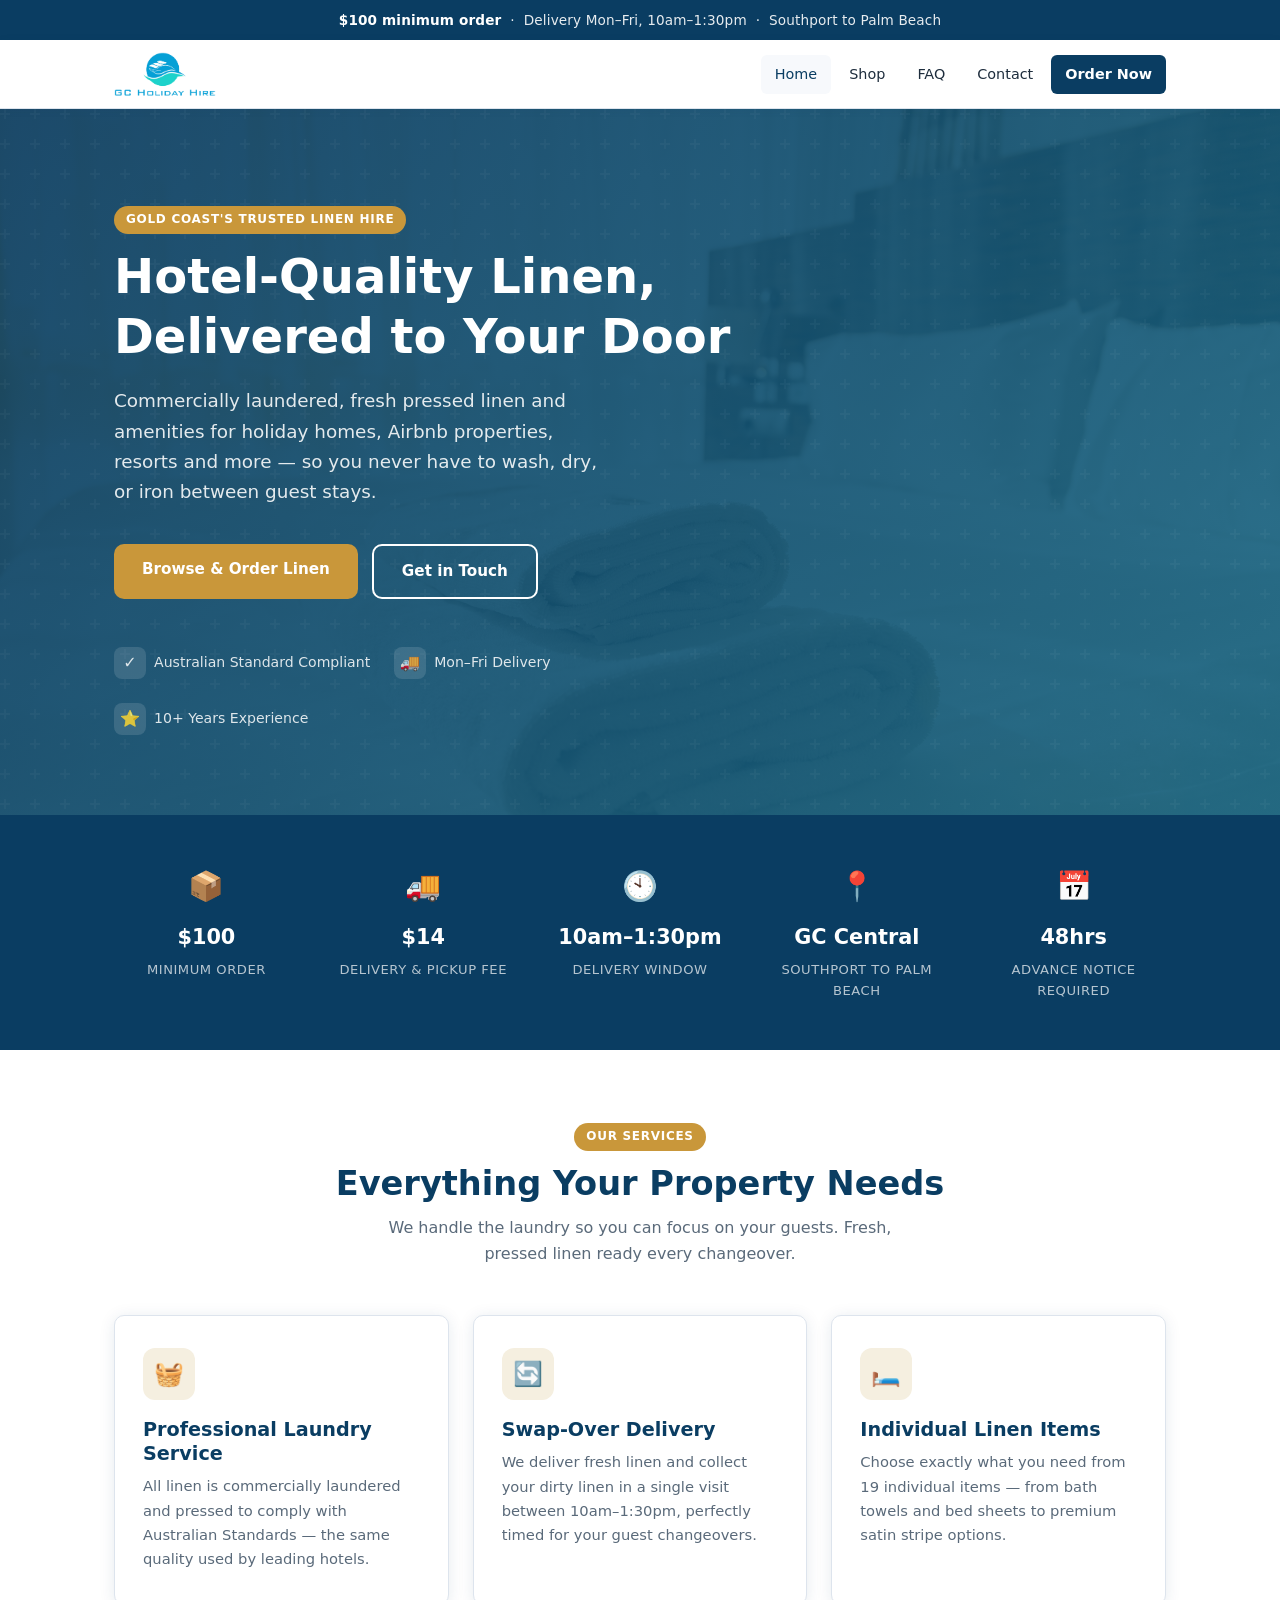
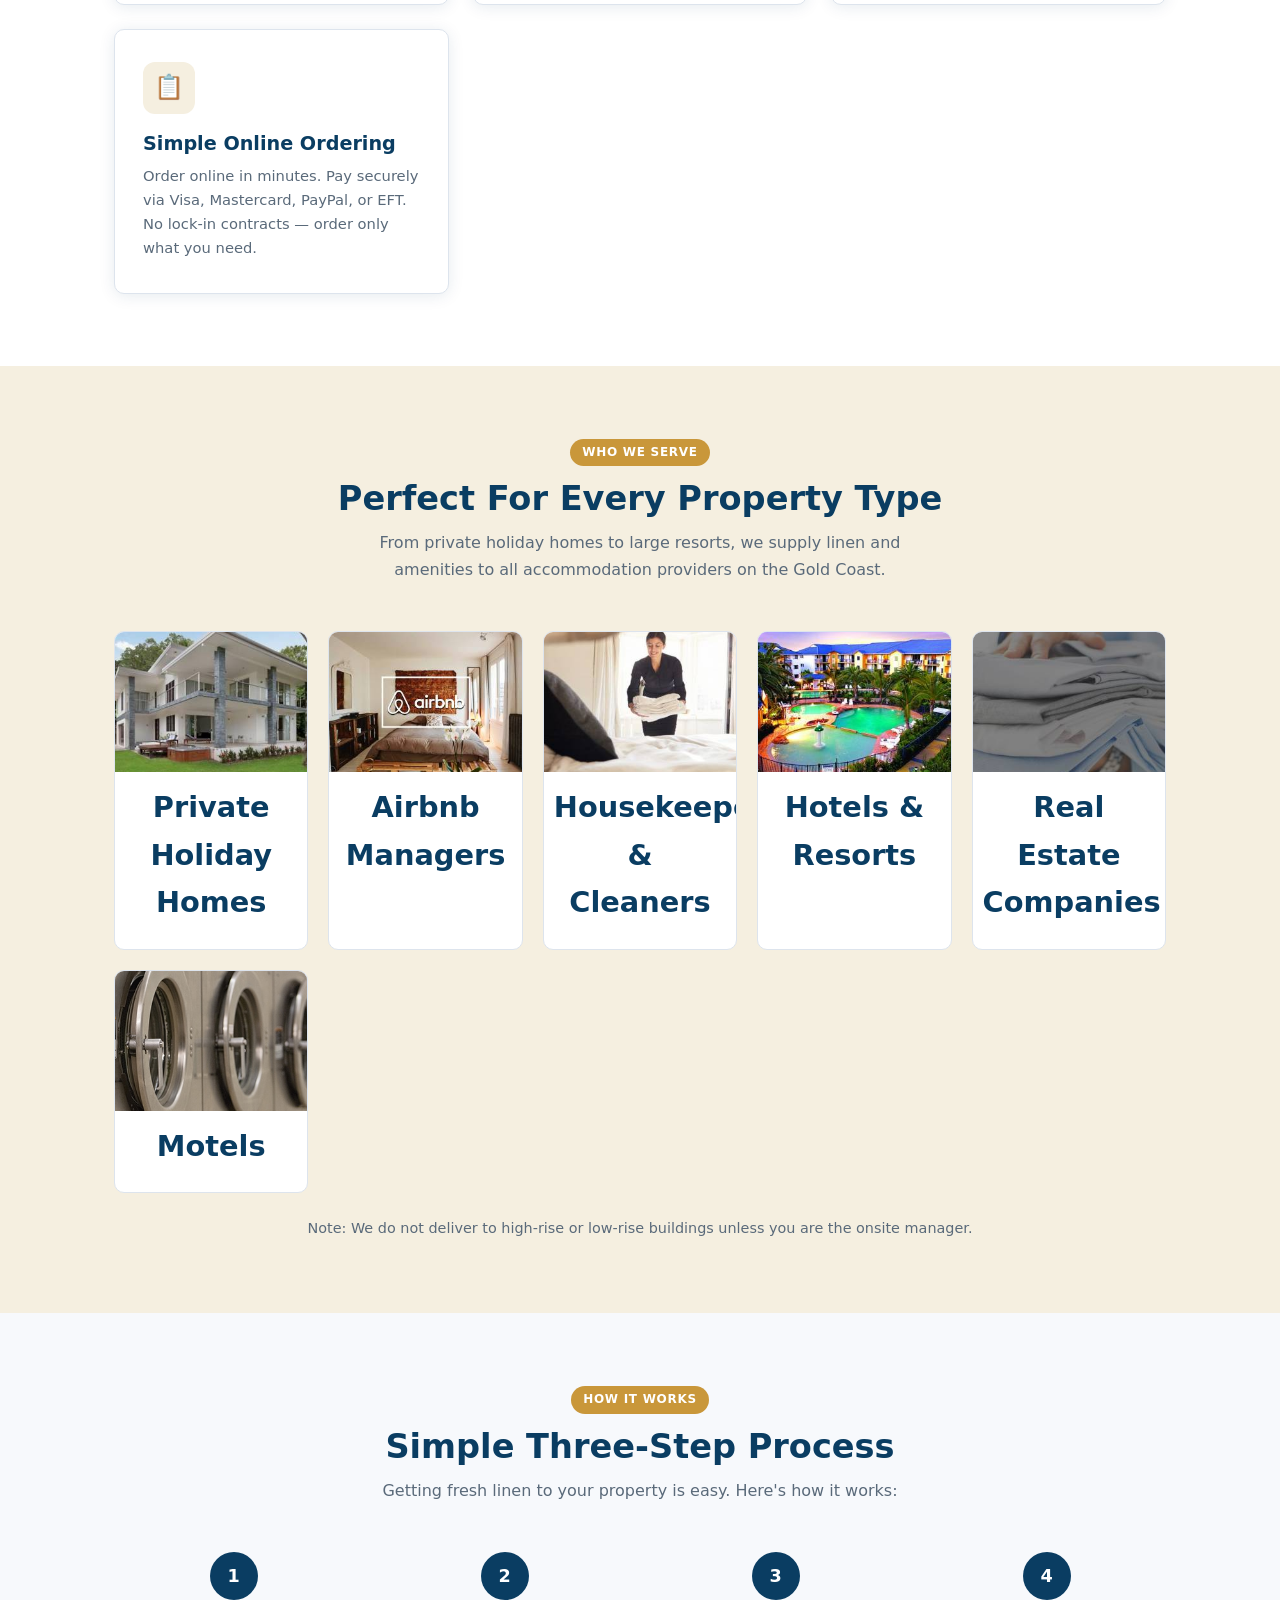
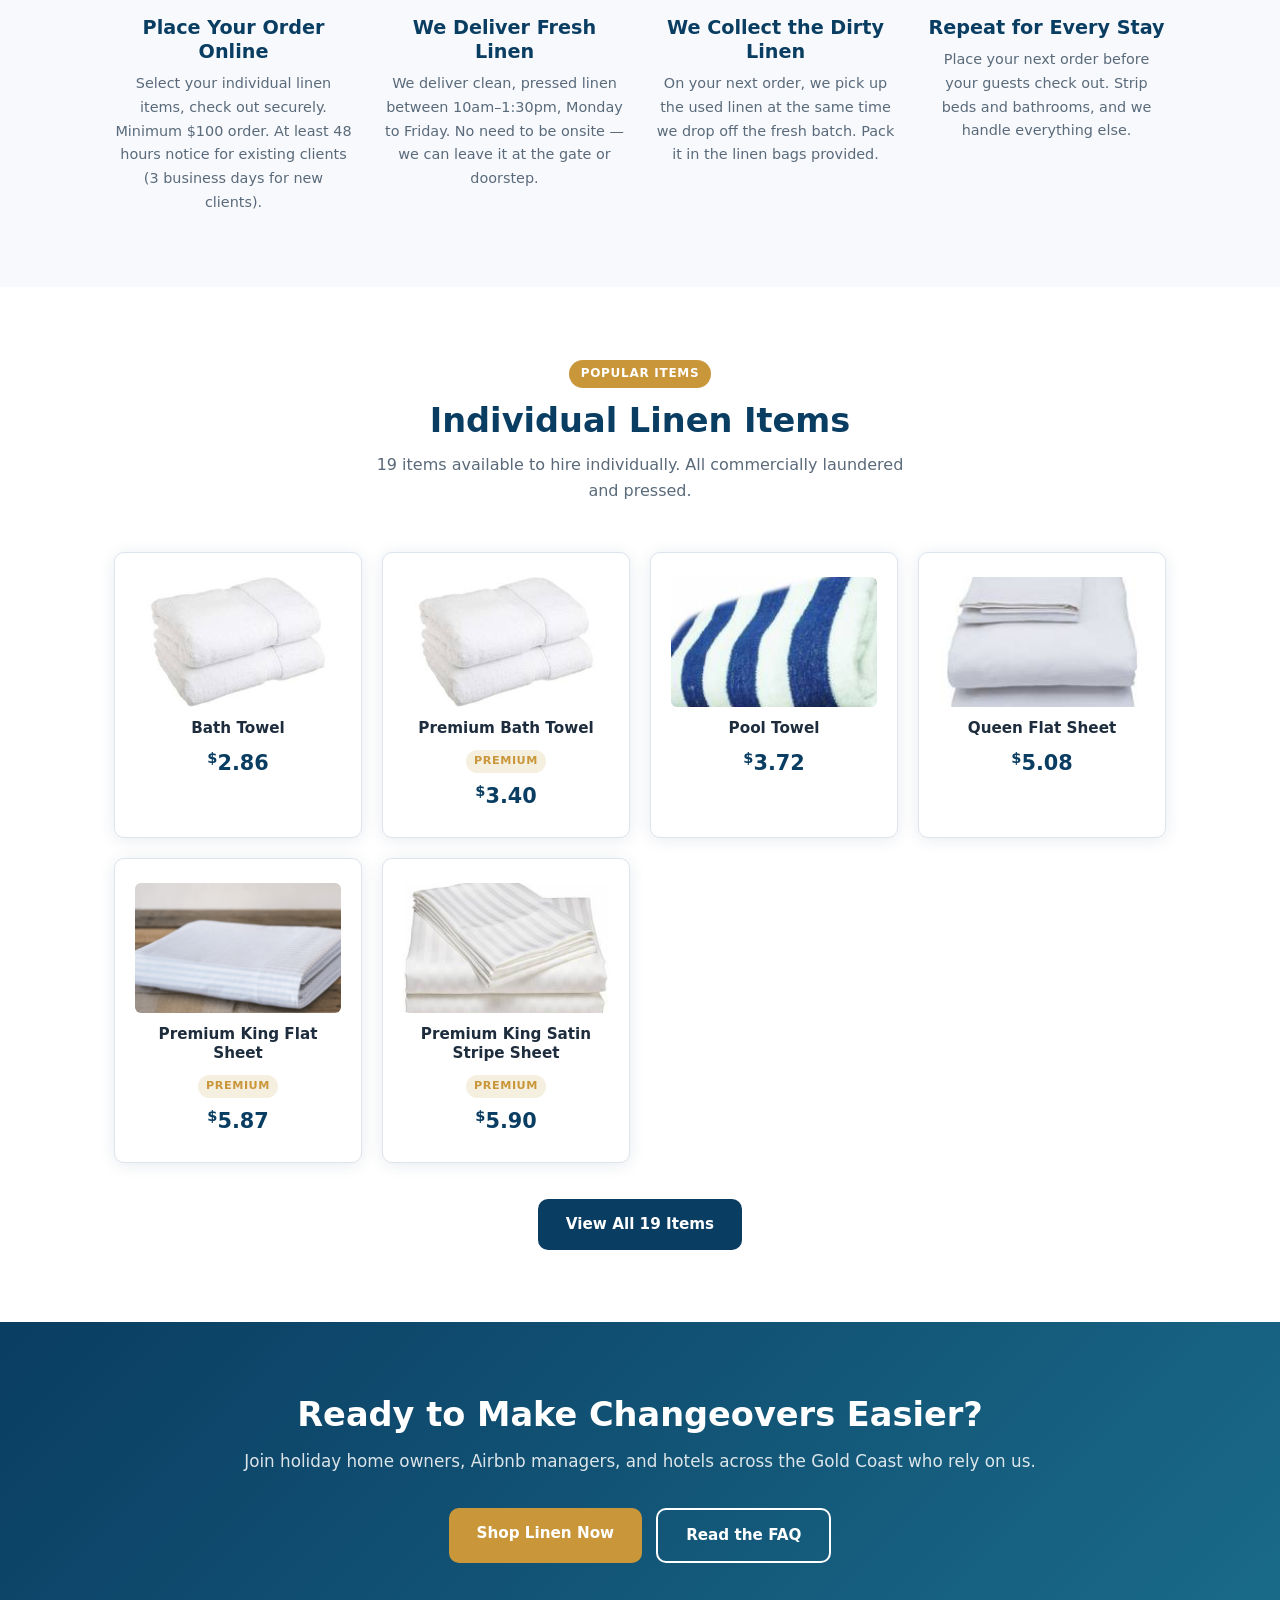
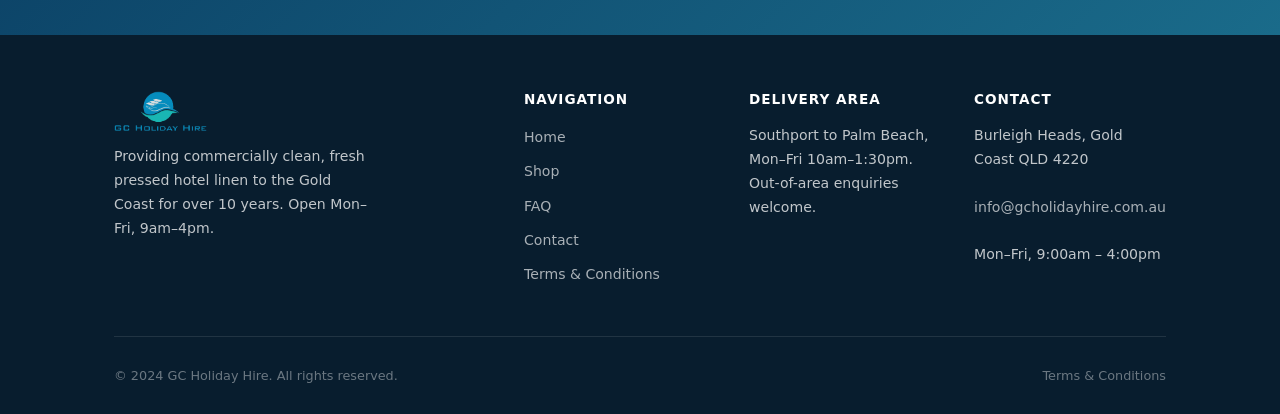
==== index.html @ 396451bc "Initial commit: GC Holiday Hire website with images" ====
<!DOCTYPE html>
<html lang="en">
<head>
  <meta charset="UTF-8">
  <meta name="viewport" content="width=device-width, initial-scale=1.0">
  <title>GC Holiday Hire — Hotel Linen &amp; Amenities Gold Coast</title>
  <meta name="description" content="Commercially laundered, fresh pressed hotel linen delivered to your Gold Coast holiday accommodation. Serving Southport to Palm Beach.">
  <link rel="stylesheet" href="style.css">
</head>
<body>

  <!-- Announcement Bar -->
  <div class="announce-bar">
    <strong>$100 minimum order</strong> &nbsp;·&nbsp; Delivery Mon–Fri, 10am–1:30pm &nbsp;·&nbsp; Southport to Palm Beach
  </div>

  <!-- Header -->
  <header>
    <div class="container nav-inner">
      <a href="index.html" class="logo">
        <img src="images/logo-trans.png" alt="GC Holiday Hire" class="logo-img">
      </a>
      <nav id="main-nav">
        <ul id="nav-list">
          <li><a href="index.html" class="active">Home</a></li>
          <li><a href="products.html">Shop</a></li>
          <li><a href="faq.html">FAQ</a></li>
          <li><a href="contact.html">Contact</a></li>
          <li><a href="products.html" class="nav-cta">Order Now</a></li>
        </ul>
      </nav>
      <button class="hamburger" onclick="document.getElementById('nav-list').classList.toggle('open')" aria-label="Menu">
        <span></span><span></span><span></span>
      </button>
    </div>
  </header>

  <!-- Hero -->
  <section class="hero">
    <div class="container">
      <div class="hero-content">
        <div class="badge">Gold Coast's Trusted Linen Hire</div>
        <h1>Hotel-Quality Linen,<br>Delivered to Your Door</h1>
        <p>
          Commercially laundered, fresh pressed linen and amenities for holiday homes,
          Airbnb properties, resorts and more — so you never have to wash, dry, or iron
          between guest stays.
        </p>
        <div class="hero-btns">
          <a href="products.html" class="btn btn-primary">Browse &amp; Order Linen</a>
          <a href="contact.html" class="btn btn-outline">Get in Touch</a>
        </div>
        <div class="hero-badges">
          <div class="hero-badge">
            <div class="hero-badge-icon">✓</div>
            <span>Australian Standard Compliant</span>
          </div>
          <div class="hero-badge">
            <div class="hero-badge-icon">🚚</div>
            <span>Mon–Fri Delivery</span>
          </div>
          <div class="hero-badge">
            <div class="hero-badge-icon">⭐</div>
            <span>10+ Years Experience</span>
          </div>
        </div>
      </div>
    </div>
  </section>

  <!-- Info Strip -->
  <div class="info-strip">
    <div class="container">
      <div class="info-strip-grid">
        <div>
          <div class="info-item-icon">📦</div>
          <div class="info-item-value">$100</div>
          <div class="info-item-label">Minimum Order</div>
        </div>
        <div>
          <div class="info-item-icon">🚚</div>
          <div class="info-item-value">$14</div>
          <div class="info-item-label">Delivery &amp; Pickup Fee</div>
        </div>
        <div>
          <div class="info-item-icon">🕙</div>
          <div class="info-item-value">10am–1:30pm</div>
          <div class="info-item-label">Delivery Window</div>
        </div>
        <div>
          <div class="info-item-icon">📍</div>
          <div class="info-item-value">GC Central</div>
          <div class="info-item-label">Southport to Palm Beach</div>
        </div>
        <div>
          <div class="info-item-icon">📅</div>
          <div class="info-item-value">48hrs</div>
          <div class="info-item-label">Advance Notice Required</div>
        </div>
      </div>
    </div>
  </div>

  <!-- Services -->
  <section class="section">
    <div class="container">
      <div class="section-title">
        <div class="badge">Our Services</div>
        <h2>Everything Your Property Needs</h2>
        <p>We handle the laundry so you can focus on your guests. Fresh, pressed linen ready every changeover.</p>
      </div>
      <div class="services-grid">
        <div class="service-card">
          <div class="service-icon">🧺</div>
          <h3>Professional Laundry Service</h3>
          <p>All linen is commercially laundered and pressed to comply with Australian Standards — the same quality used by leading hotels.</p>
        </div>
        <div class="service-card">
          <div class="service-icon">🔄</div>
          <h3>Swap-Over Delivery</h3>
          <p>We deliver fresh linen and collect your dirty linen in a single visit between 10am–1:30pm, perfectly timed for your guest changeovers.</p>
        </div>
        <div class="service-card">
          <div class="service-icon">🛏️</div>
          <h3>Individual Linen Items</h3>
          <p>Choose exactly what you need from 19 individual items — from bath towels and bed sheets to premium satin stripe options.</p>
        </div>
        <div class="service-card">
          <div class="service-icon">📋</div>
          <h3>Simple Online Ordering</h3>
          <p>Order online in minutes. Pay securely via Visa, Mastercard, PayPal, or EFT. No lock-in contracts — order only what you need.</p>
        </div>
      </div>
    </div>
  </section>

  <!-- Who We Serve -->
  <section class="section section-sand">
    <div class="container">
      <div class="section-title">
        <div class="badge">Who We Serve</div>
        <h2>Perfect For Every Property Type</h2>
        <p>From private holiday homes to large resorts, we supply linen and amenities to all accommodation providers on the Gold Coast.</p>
      </div>
      <div class="serve-grid">
        <div class="serve-item">
          <img src="images/private_holiday_homes-300x300.jpg" alt="Private Holiday Homes">
          <span class="serve-item-label">Private Holiday Homes</span>
        </div>
        <div class="serve-item">
          <img src="images/airbnb-300x300.jpg" alt="Airbnb Managers">
          <span class="serve-item-label">Airbnb Managers</span>
        </div>
        <div class="serve-item">
          <img src="images/housekeepers-cleaners-300x300.jpg" alt="Housekeepers & Cleaners">
          <span class="serve-item-label">Housekeepers &amp; Cleaners</span>
        </div>
        <div class="serve-item">
          <img src="images/hotels-resorts-300x300.jpg" alt="Hotels & Resorts">
          <span class="serve-item-label">Hotels &amp; Resorts</span>
        </div>
        <div class="serve-item">
          <img src="images/slide2-300x300.jpg" alt="Real Estate Companies">
          <span class="serve-item-label">Real Estate Companies</span>
        </div>
        <div class="serve-item">
          <img src="images/wm.jpg" alt="Motels">
          <span class="serve-item-label">Motels</span>
        </div>
      </div>
      <p style="text-align:center; margin-top:24px; color:var(--muted); font-size:.9rem;">
        Note: We do not deliver to high-rise or low-rise buildings unless you are the onsite manager.
      </p>
    </div>
  </section>

  <!-- How It Works -->
  <section class="section section-alt">
    <div class="container">
      <div class="section-title">
        <div class="badge">How It Works</div>
        <h2>Simple Three-Step Process</h2>
        <p>Getting fresh linen to your property is easy. Here's how it works:</p>
      </div>
      <div class="steps">
        <div class="step">
          <div class="step-num">1</div>
          <h3>Place Your Order Online</h3>
          <p>Select your individual linen items, check out securely. Minimum $100 order. At least 48 hours notice for existing clients (3 business days for new clients).</p>
        </div>
        <div class="step">
          <div class="step-num">2</div>
          <h3>We Deliver Fresh Linen</h3>
          <p>We deliver clean, pressed linen between 10am–1:30pm, Monday to Friday. No need to be onsite — we can leave it at the gate or doorstep.</p>
        </div>
        <div class="step">
          <div class="step-num">3</div>
          <h3>We Collect the Dirty Linen</h3>
          <p>On your next order, we pick up the used linen at the same time we drop off the fresh batch. Pack it in the linen bags provided.</p>
        </div>
        <div class="step">
          <div class="step-num">4</div>
          <h3>Repeat for Every Stay</h3>
          <p>Place your next order before your guests check out. Strip beds and bathrooms, and we handle everything else.</p>
        </div>
      </div>
    </div>
  </section>

  <!-- Product Preview -->
  <section class="section">
    <div class="container">
      <div class="section-title">
        <div class="badge">Popular Items</div>
        <h2>Individual Linen Items</h2>
        <p>19 items available to hire individually. All commercially laundered and pressed.</p>
      </div>
      <div class="products-grid">
        <div class="product-card">
          <img src="images/towels-300x300.jpg" alt="Bath Towel" class="product-img">
          <h3>Bath Towel</h3>
          <div class="product-price"><sup>$</sup>2.86</div>
        </div>
        <div class="product-card">
          <img src="images/towels-300x300.jpg" alt="Premium Bath Towel" class="product-img">
          <h3>Premium Bath Towel</h3>
          <div class="product-badge">Premium</div>
          <div class="product-price"><sup>$</sup>3.40</div>
        </div>
        <div class="product-card">
          <img src="images/beach-towel-200x200.jpg" alt="Pool Towel" class="product-img">
          <h3>Pool Towel</h3>
          <div class="product-price"><sup>$</sup>3.72</div>
        </div>
        <div class="product-card">
          <img src="images/sheets-200x200.jpg" alt="Queen Flat Sheet" class="product-img">
          <h3>Queen Flat Sheet</h3>
          <div class="product-price"><sup>$</sup>5.08</div>
        </div>
        <div class="product-card">
          <img src="images/Fairfield-BabyBlue-Flat-Sheet_530x-200x200.png" alt="Premium King Flat Sheet" class="product-img">
          <h3>Premium King Flat Sheet</h3>
          <div class="product-badge">Premium</div>
          <div class="product-price"><sup>$</sup>5.87</div>
        </div>
        <div class="product-card">
          <img src="images/QuuenStriped-Sheets-1000x1000-300x300.jpg" alt="Premium King Satin Stripe Sheet" class="product-img">
          <h3>Premium King Satin Stripe Sheet</h3>
          <div class="product-badge">Premium</div>
          <div class="product-price"><sup>$</sup>5.90</div>
        </div>
      </div>
      <div style="text-align:center; margin-top:36px;">
        <a href="products.html" class="btn btn-dark">View All 19 Items</a>
      </div>
    </div>
  </section>

  <!-- CTA -->
  <section class="cta-banner">
    <div class="container">
      <h2>Ready to Make Changeovers Easier?</h2>
      <p>Join holiday home owners, Airbnb managers, and hotels across the Gold Coast who rely on us.</p>
      <div class="cta-btns">
        <a href="products.html" class="btn btn-primary">Shop Linen Now</a>
        <a href="faq.html" class="btn btn-outline">Read the FAQ</a>
      </div>
    </div>
  </section>

  <!-- Footer -->
  <footer>
    <div class="container">
      <div class="footer-grid">
        <div class="footer-brand">
          <img src="images/logo-trans.png" alt="GC Holiday Hire" class="footer-logo-img">
          <p>Providing commercially clean, fresh pressed hotel linen to the Gold Coast for over 10 years. Open Mon–Fri, 9am–4pm.</p>
        </div>
        <div class="footer-col">
          <h4>Navigation</h4>
          <ul>
            <li><a href="index.html">Home</a></li>
            <li><a href="products.html">Shop</a></li>
            <li><a href="faq.html">FAQ</a></li>
            <li><a href="contact.html">Contact</a></li>
            <li><a href="terms.html">Terms &amp; Conditions</a></li>
          </ul>
        </div>
        <div class="footer-col">
          <h4>Delivery Area</h4>
          <p>Southport to Palm Beach, Mon–Fri 10am–1:30pm. Out-of-area enquiries welcome.</p>
        </div>
        <div class="footer-col">
          <h4>Contact</h4>
          <p>
            Burleigh Heads, Gold Coast QLD 4220<br><br>
            <a href="mailto:info@gcholidayhire.com.au">info@gcholidayhire.com.au</a><br><br>
            Mon–Fri, 9:00am – 4:00pm
          </p>
        </div>
      </div>
      <div class="footer-bottom">
        <span>© 2024 GC Holiday Hire. All rights reserved.</span>
        <a href="terms.html" style="color:rgba(255,255,255,.4)">Terms &amp; Conditions</a>
      </div>
    </div>
  </footer>

</body>
</html>
---- style.css ----
/* ── Reset & Base ──────────────────────────────────────── */
*, *::before, *::after { box-sizing: border-box; margin: 0; padding: 0; }

:root {
  --navy:   #0a3d62;
  --teal:   #1a6b8a;
  --gold:   #c9973a;
  --sand:   #f5efe0;
  --light:  #f7f9fc;
  --white:  #ffffff;
  --text:   #1e2d3d;
  --muted:  #5a6a7a;
  --border: #dde4ed;
  --radius: 10px;
  --shadow: 0 2px 16px rgba(10,61,98,.10);
  --shadow-lg: 0 8px 40px rgba(10,61,98,.15);
}

html { scroll-behavior: smooth; }

body {
  font-family: 'Segoe UI', system-ui, -apple-system, sans-serif;
  color: var(--text);
  background: var(--white);
  line-height: 1.65;
  font-size: 16px;
}

img { max-width: 100%; display: block; }
a  { color: var(--teal); text-decoration: none; }
a:hover { color: var(--navy); }

/* ── Utility ───────────────────────────────────────────── */
.container { max-width: 1100px; margin: 0 auto; padding: 0 24px; }
.section    { padding: 72px 0; }
.section-alt { background: var(--light); }
.section-sand { background: var(--sand); }

.badge {
  display: inline-block;
  background: var(--gold);
  color: var(--white);
  font-size: .75rem;
  font-weight: 700;
  letter-spacing: .06em;
  text-transform: uppercase;
  padding: 4px 12px;
  border-radius: 100px;
  margin-bottom: 12px;
}

h1,h2,h3,h4 { color: var(--navy); line-height: 1.25; }
h1 { font-size: clamp(2rem, 5vw, 3rem); font-weight: 800; }
h2 { font-size: clamp(1.5rem, 3vw, 2.1rem); font-weight: 700; }
h3 { font-size: 1.2rem; font-weight: 600; }

.section-title { text-align: center; margin-bottom: 48px; }
.section-title p { color: var(--muted); margin-top: 10px; max-width: 560px; margin-left: auto; margin-right: auto; }

/* ── Announcement Bar ─────────────────────────────────── */
.announce-bar {
  background: var(--navy);
  color: rgba(255,255,255,.9);
  text-align: center;
  font-size: .85rem;
  padding: 9px 16px;
  letter-spacing: .01em;
}
.announce-bar strong { color: var(--white); }

/* ── Nav ──────────────────────────────────────────────── */
header {
  position: sticky;
  top: 0;
  z-index: 100;
  background: var(--white);
  border-bottom: 1px solid var(--border);
  box-shadow: 0 1px 8px rgba(10,61,98,.07);
}

.nav-inner {
  display: flex;
  align-items: center;
  justify-content: space-between;
  height: 68px;
}

.logo {
  display: flex;
  flex-direction: column;
  line-height: 1.1;
}
.logo-main {
  font-size: 1.25rem;
  font-weight: 800;
  color: var(--navy);
  letter-spacing: -.02em;
}
.logo-sub {
  font-size: .7rem;
  color: var(--muted);
  letter-spacing: .08em;
  text-transform: uppercase;
}

nav ul {
  display: flex;
  gap: 4px;
  list-style: none;
}
nav a {
  display: block;
  padding: 8px 14px;
  border-radius: 6px;
  font-size: .9rem;
  font-weight: 500;
  color: var(--text);
  transition: background .15s, color .15s;
}
nav a:hover, nav a.active {
  background: var(--light);
  color: var(--navy);
}

.nav-cta {
  background: var(--navy) !important;
  color: var(--white) !important;
  font-weight: 600 !important;
}
.nav-cta:hover { background: var(--teal) !important; }

.hamburger { display: none; flex-direction: column; gap: 5px; cursor: pointer; border: none; background: none; padding: 4px; }
.hamburger span { display: block; width: 24px; height: 2px; background: var(--navy); border-radius: 2px; transition: .3s; }

/* ── Buttons ──────────────────────────────────────────── */
.btn {
  display: inline-block;
  padding: 13px 28px;
  border-radius: var(--radius);
  font-weight: 600;
  font-size: .95rem;
  cursor: pointer;
  transition: transform .15s, box-shadow .15s, background .15s;
  border: none;
}
.btn:hover { transform: translateY(-1px); box-shadow: var(--shadow); }
.btn-primary { background: var(--gold); color: var(--white); }
.btn-primary:hover { background: #b8872e; color: var(--white); }
.btn-outline { background: transparent; border: 2px solid var(--white); color: var(--white); }
.btn-outline:hover { background: rgba(255,255,255,.15); color: var(--white); }
.btn-dark { background: var(--navy); color: var(--white); }
.btn-dark:hover { background: var(--teal); color: var(--white); }

/* ── Logo image ───────────────────────────────────────── */
.logo-img {
  height: 44px;
  width: auto;
  display: block;
}
.footer-logo-img {
  height: 40px;
  width: auto;
  margin-bottom: 12px;
  opacity: .85;
}

/* ── Hero ─────────────────────────────────────────────── */
.hero {
  background: linear-gradient(135deg, rgba(10,61,98,.90) 0%, rgba(26,107,138,.88) 100%),
              url('images/banner_gchh-1.jpg') center/cover no-repeat;
  color: var(--white);
  padding: 96px 0 80px;
  position: relative;
  overflow: hidden;
}
.hero::after {
  content: '';
  position: absolute;
  inset: 0;
  background: url("data:image/svg+xml,%3Csvg width='60' height='60' viewBox='0 0 60 60' xmlns='http://www.w3.org/2000/svg'%3E%3Cg fill='none' fill-rule='evenodd'%3E%3Cg fill='%23ffffff' fill-opacity='0.03'%3E%3Cpath d='M36 34v-4h-2v4h-4v2h4v4h2v-4h4v-2h-4zm0-30V0h-2v4h-4v2h4v4h2V6h4V4h-4zM6 34v-4H4v4H0v2h4v4h2v-4h4v-2H6zM6 4V0H4v4H0v2h4v4h2V6h4V4H6z'/%3E%3C/g%3E%3C/g%3E%3C/svg%3E");
  pointer-events: none;
}

.hero-content { position: relative; z-index: 1; max-width: 640px; }
.hero h1 { color: var(--white); margin-bottom: 20px; }
.hero p { font-size: 1.15rem; opacity: .88; margin-bottom: 36px; max-width: 500px; }
.hero-btns { display: flex; gap: 14px; flex-wrap: wrap; }

.hero-badges {
  display: flex;
  gap: 24px;
  margin-top: 48px;
  flex-wrap: wrap;
}
.hero-badge {
  display: flex;
  align-items: center;
  gap: 8px;
  font-size: .88rem;
  opacity: .85;
}
.hero-badge-icon {
  width: 32px; height: 32px;
  background: rgba(255,255,255,.15);
  border-radius: 8px;
  display: grid; place-items: center;
  font-size: 1rem;
  flex-shrink: 0;
}

/* ── Services Grid ────────────────────────────────────── */
.services-grid {
  display: grid;
  grid-template-columns: repeat(auto-fit, minmax(260px, 1fr));
  gap: 24px;
}

.service-card {
  background: var(--white);
  border: 1px solid var(--border);
  border-radius: var(--radius);
  padding: 32px 28px;
  box-shadow: var(--shadow);
  transition: transform .2s, box-shadow .2s;
}
.service-card:hover { transform: translateY(-3px); box-shadow: var(--shadow-lg); }

.service-icon {
  width: 52px; height: 52px;
  background: var(--sand);
  border-radius: 12px;
  display: grid; place-items: center;
  font-size: 1.5rem;
  margin-bottom: 18px;
}

.service-card h3 { margin-bottom: 8px; }
.service-card p { color: var(--muted); font-size: .92rem; }

/* ── Who We Serve ─────────────────────────────────────── */
.serve-grid {
  display: grid;
  grid-template-columns: repeat(auto-fit, minmax(160px, 1fr));
  gap: 20px;
}
.serve-item {
  background: var(--white);
  border: 1px solid var(--border);
  border-radius: var(--radius);
  padding: 0;
  text-align: center;
  font-size: .9rem;
  font-weight: 600;
  color: var(--navy);
  transition: transform .2s, box-shadow .2s, border-color .2s;
  overflow: hidden;
}
.serve-item:hover { transform: translateY(-3px); box-shadow: var(--shadow-lg); border-color: var(--gold); }
.serve-item img {
  width: 100%;
  height: 140px;
  object-fit: cover;
  display: block;
}
.serve-item span { display: block; font-size: 1.8rem; margin-bottom: 10px; }
.serve-item-label {
  padding: 12px 10px;
  display: block;
}
.serve-item-emoji {
  display: block;
  font-size: 1.8rem;
  padding: 20px 16px 8px;
}

/* ── Product images ───────────────────────────────────── */
.product-img {
  width: 100%;
  height: 130px;
  object-fit: cover;
  border-radius: 6px;
  margin-bottom: 12px;
}
.product-img-sm {
  width: 100%;
  height: 110px;
  object-fit: cover;
  border-radius: 6px;
  margin-bottom: 12px;
}

/* ── Services with image ──────────────────────────────── */
.service-img {
  width: 100%;
  height: 160px;
  object-fit: cover;
  border-radius: 8px;
  margin-bottom: 18px;
}

/* ── How It Works ─────────────────────────────────────── */
.steps {
  display: grid;
  grid-template-columns: repeat(auto-fit, minmax(200px, 1fr));
  gap: 32px;
  counter-reset: steps;
}
.step { text-align: center; position: relative; }
.step-num {
  width: 48px; height: 48px;
  background: var(--navy);
  color: var(--white);
  border-radius: 50%;
  display: grid; place-items: center;
  font-weight: 700; font-size: 1.1rem;
  margin: 0 auto 16px;
}
.step h3 { margin-bottom: 8px; }
.step p { color: var(--muted); font-size: .9rem; }

/* ── Products ─────────────────────────────────────────── */
.products-grid {
  display: grid;
  grid-template-columns: repeat(auto-fill, minmax(200px, 1fr));
  gap: 20px;
}

.product-card {
  background: var(--white);
  border: 1px solid var(--border);
  border-radius: var(--radius);
  padding: 24px 20px;
  text-align: center;
  box-shadow: var(--shadow);
  transition: transform .2s, box-shadow .2s, border-color .2s;
}
.product-card:hover { transform: translateY(-3px); box-shadow: var(--shadow-lg); border-color: var(--gold); }

.product-icon { font-size: 2rem; margin-bottom: 12px; }
.product-card h3 { font-size: .95rem; margin-bottom: 8px; color: var(--text); }
.product-price {
  font-size: 1.3rem;
  font-weight: 700;
  color: var(--navy);
}
.product-price sup { font-size: .7em; vertical-align: top; margin-top: 4px; }
.product-badge {
  display: inline-block;
  background: var(--sand);
  color: var(--gold);
  font-size: .7rem;
  font-weight: 700;
  letter-spacing: .05em;
  text-transform: uppercase;
  padding: 2px 8px;
  border-radius: 100px;
  margin-bottom: 6px;
}

/* ── Info Strip ───────────────────────────────────────── */
.info-strip {
  background: var(--navy);
  color: var(--white);
  padding: 48px 0;
}
.info-strip-grid {
  display: grid;
  grid-template-columns: repeat(auto-fit, minmax(180px, 1fr));
  gap: 32px;
  text-align: center;
}
.info-item-icon { font-size: 1.8rem; margin-bottom: 10px; }
.info-item-value { font-size: 1.3rem; font-weight: 700; }
.info-item-label { font-size: .82rem; opacity: .7; margin-top: 4px; letter-spacing: .04em; text-transform: uppercase; }

/* ── FAQ ──────────────────────────────────────────────── */
.faq-list { max-width: 720px; margin: 0 auto; }

details {
  border: 1px solid var(--border);
  border-radius: var(--radius);
  margin-bottom: 10px;
  background: var(--white);
  overflow: hidden;
}
details[open] { border-color: var(--teal); }

summary {
  padding: 18px 24px;
  font-weight: 600;
  cursor: pointer;
  list-style: none;
  display: flex;
  justify-content: space-between;
  align-items: center;
  user-select: none;
  color: var(--navy);
}
summary::-webkit-details-marker { display: none; }
summary::after {
  content: '+';
  font-size: 1.4rem;
  font-weight: 300;
  color: var(--teal);
  transition: transform .2s;
  flex-shrink: 0;
}
details[open] summary::after { content: '−'; }

.faq-body { padding: 0 24px 20px; color: var(--muted); line-height: 1.7; }

/* ── Contact ──────────────────────────────────────────── */
.contact-grid {
  display: grid;
  grid-template-columns: 1fr 1fr;
  gap: 48px;
  align-items: start;
}

.contact-info h2 { margin-bottom: 20px; }
.contact-info p { color: var(--muted); margin-bottom: 32px; }

.contact-detail {
  display: flex;
  gap: 14px;
  align-items: flex-start;
  margin-bottom: 20px;
}
.contact-detail-icon {
  width: 40px; height: 40px;
  background: var(--sand);
  border-radius: 8px;
  display: grid; place-items: center;
  font-size: 1.1rem;
  flex-shrink: 0;
}
.contact-detail strong { display: block; font-size: .85rem; color: var(--muted); text-transform: uppercase; letter-spacing: .06em; margin-bottom: 2px; }

.contact-form {
  background: var(--light);
  border: 1px solid var(--border);
  border-radius: var(--radius);
  padding: 36px 32px;
}
.contact-form h3 { margin-bottom: 24px; }

.form-group { margin-bottom: 18px; }
.form-group label { display: block; font-size: .85rem; font-weight: 600; margin-bottom: 6px; color: var(--text); }
.form-group input,
.form-group textarea,
.form-group select {
  width: 100%;
  padding: 11px 14px;
  border: 1px solid var(--border);
  border-radius: 7px;
  font-size: .92rem;
  font-family: inherit;
  background: var(--white);
  color: var(--text);
  transition: border-color .15s, box-shadow .15s;
}
.form-group input:focus,
.form-group textarea:focus,
.form-group select:focus {
  outline: none;
  border-color: var(--teal);
  box-shadow: 0 0 0 3px rgba(26,107,138,.12);
}
.form-group textarea { resize: vertical; min-height: 110px; }

/* ── Terms ────────────────────────────────────────────── */
.terms-content {
  max-width: 740px;
  margin: 0 auto;
}
.terms-content h2 { margin-bottom: 12px; margin-top: 36px; font-size: 1.2rem; }
.terms-content h2:first-child { margin-top: 0; }
.terms-content ul { padding-left: 20px; }
.terms-content li { margin-bottom: 10px; color: var(--muted); line-height: 1.7; }
.terms-highlight {
  background: var(--sand);
  border-left: 4px solid var(--gold);
  border-radius: 0 var(--radius) var(--radius) 0;
  padding: 16px 20px;
  margin: 24px 0;
  color: var(--text);
}

/* ── CTA Banner ───────────────────────────────────────── */
.cta-banner {
  background: linear-gradient(135deg, var(--navy), var(--teal));
  color: var(--white);
  text-align: center;
  padding: 72px 24px;
}
.cta-banner h2 { color: var(--white); margin-bottom: 12px; }
.cta-banner p { opacity: .85; margin-bottom: 32px; font-size: 1.05rem; }
.cta-btns { display: flex; gap: 14px; justify-content: center; flex-wrap: wrap; }

/* ── Footer ───────────────────────────────────────────── */
footer {
  background: #081d2e;
  color: rgba(255,255,255,.75);
  padding: 56px 0 28px;
}

.footer-grid {
  display: grid;
  grid-template-columns: 2fr 1fr 1fr 1fr;
  gap: 40px;
  padding-bottom: 40px;
  border-bottom: 1px solid rgba(255,255,255,.1);
  margin-bottom: 28px;
}

.footer-brand .logo-main { color: var(--white); font-size: 1.15rem; }
.footer-brand .logo-sub { color: rgba(255,255,255,.45); }
.footer-brand p { margin-top: 14px; font-size: .88rem; line-height: 1.7; max-width: 260px; }

.footer-col h4 { color: var(--white); font-size: .85rem; letter-spacing: .07em; text-transform: uppercase; margin-bottom: 16px; }
.footer-col ul { list-style: none; }
.footer-col li { margin-bottom: 8px; }
.footer-col a { color: rgba(255,255,255,.65); font-size: .88rem; }
.footer-col a:hover { color: var(--white); }
.footer-col p { font-size: .88rem; line-height: 1.7; }

.footer-bottom {
  display: flex;
  justify-content: space-between;
  align-items: center;
  font-size: .8rem;
  color: rgba(255,255,255,.4);
  flex-wrap: wrap;
  gap: 8px;
}

/* ── Responsive ───────────────────────────────────────── */
@media (max-width: 900px) {
  .footer-grid { grid-template-columns: 1fr 1fr; }
  .contact-grid { grid-template-columns: 1fr; }
}

@media (max-width: 700px) {
  nav ul { display: none; }
  nav ul.open { display: flex; flex-direction: column; position: absolute; top: 68px; left: 0; right: 0; background: var(--white); border-bottom: 1px solid var(--border); padding: 12px; box-shadow: var(--shadow); gap: 2px; }
  .hamburger { display: flex; }
  header { position: relative; }
  .hero { padding: 64px 0 56px; }
  .footer-grid { grid-template-columns: 1fr; gap: 28px; }
  .section { padding: 52px 0; }
}

@media (max-width: 480px) {
  .products-grid { grid-template-columns: repeat(2, 1fr); }
}
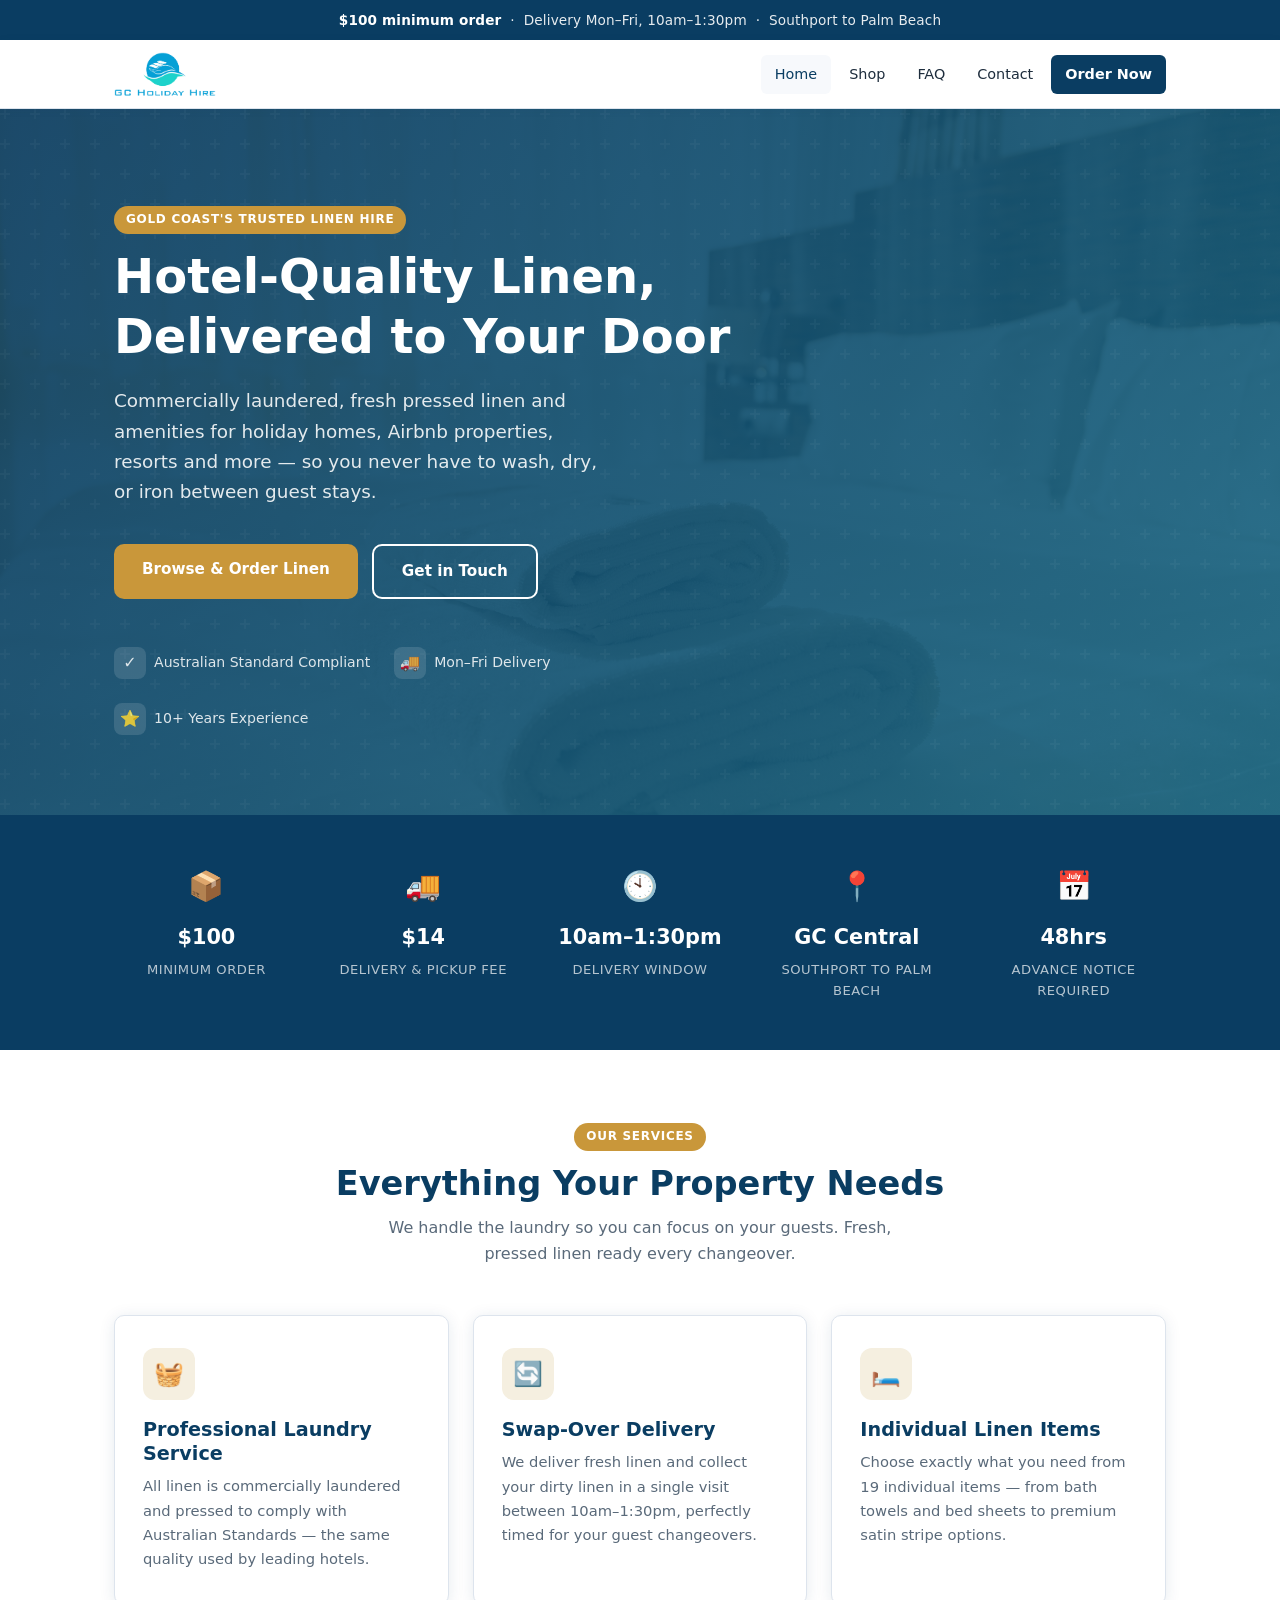
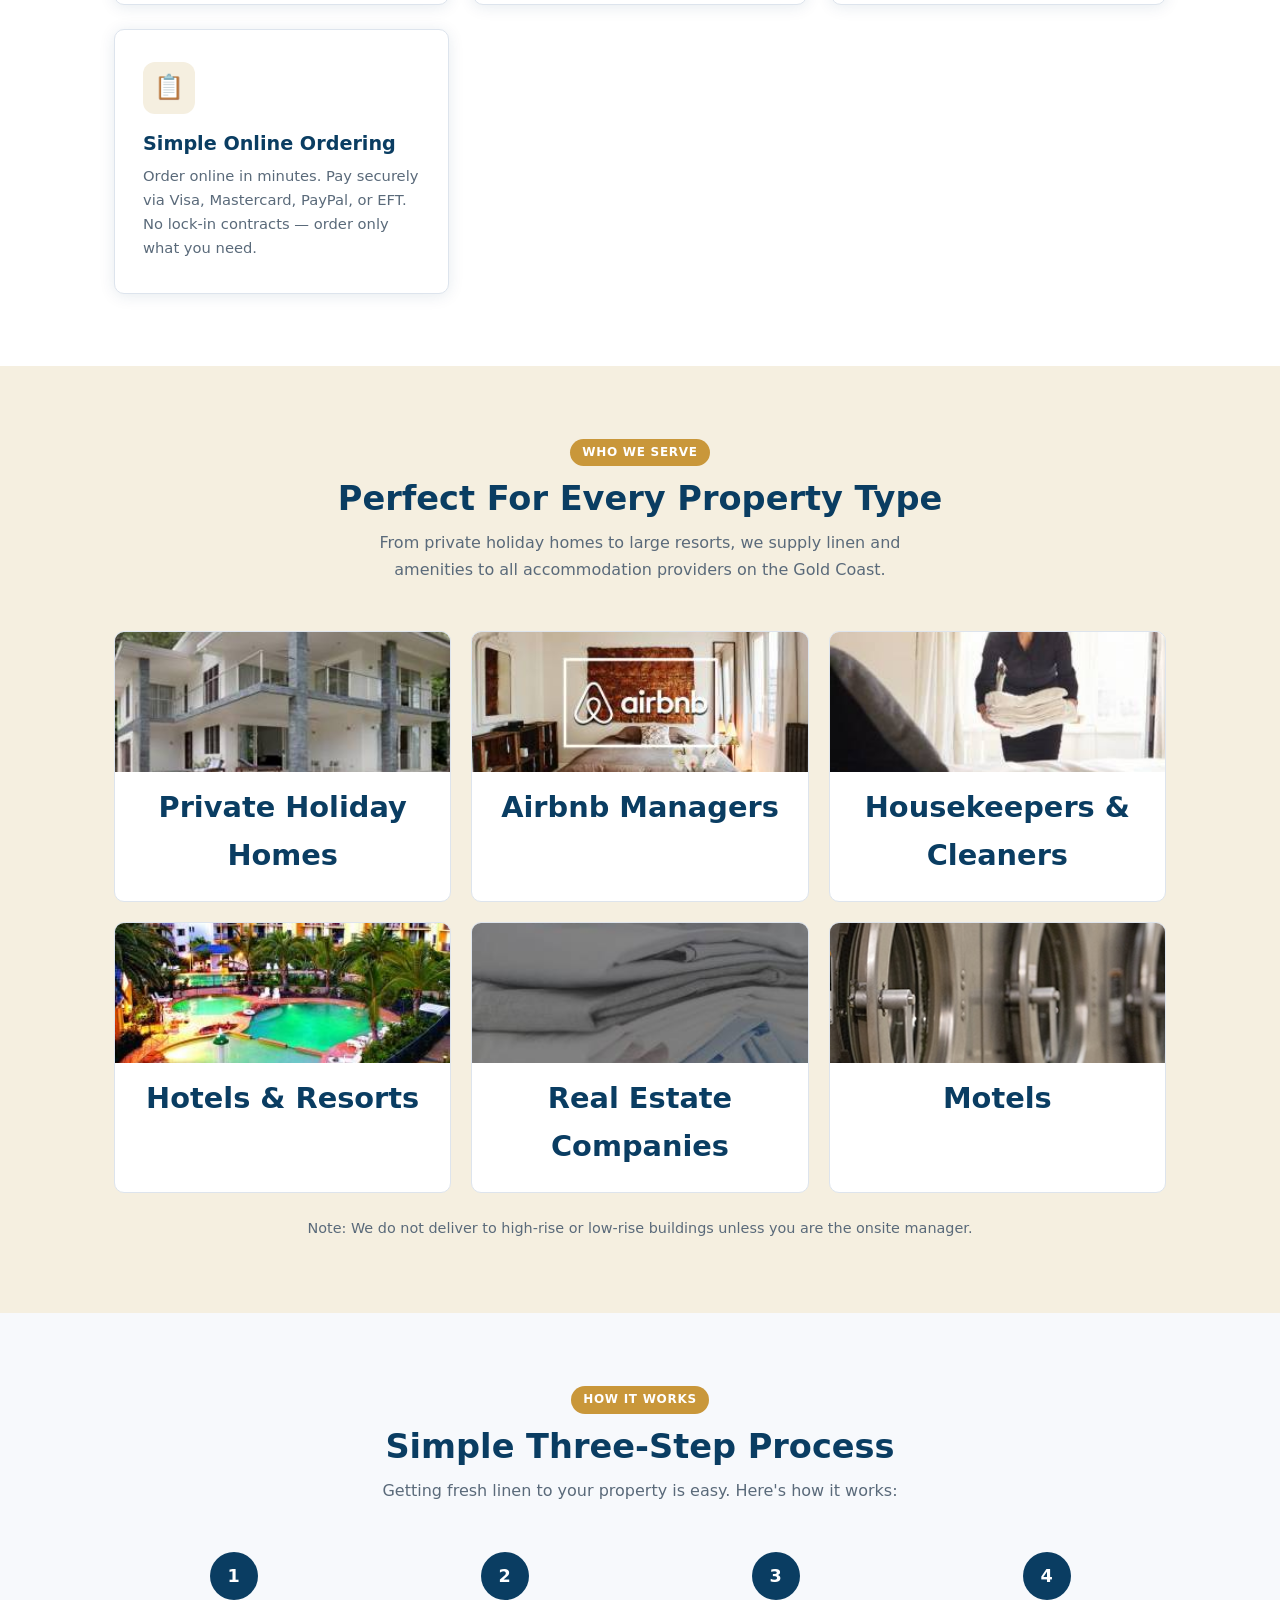
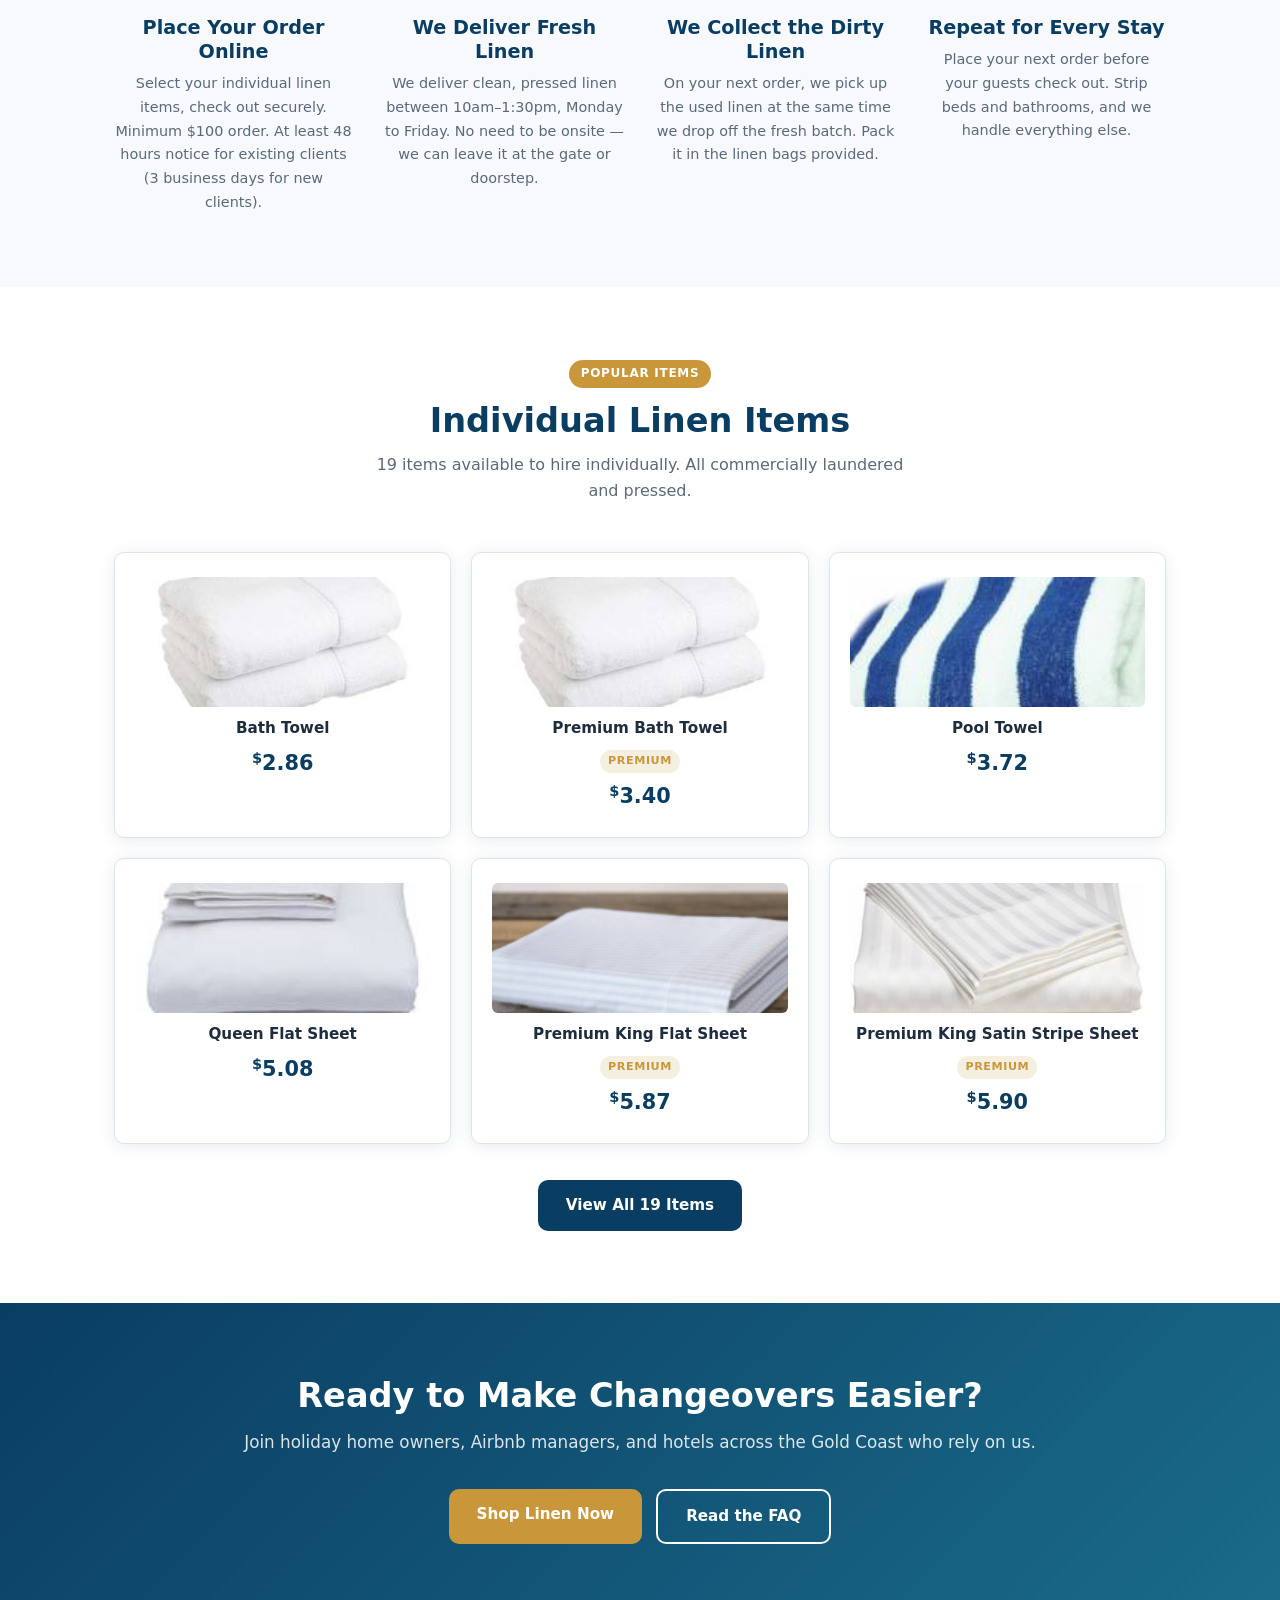
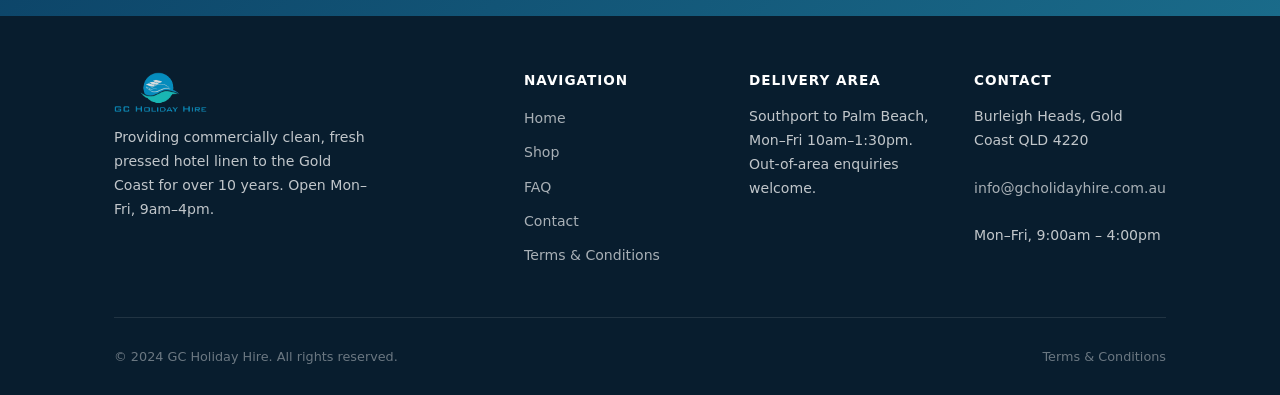
==== commit 4f0c816e: "Fix popular items to clean 3-column grid" ====
--- a/index.html
+++ b/index.html
@@ -215,7 +215,7 @@
         <h2>Individual Linen Items</h2>
         <p>19 items available to hire individually. All commercially laundered and pressed.</p>
       </div>
-      <div class="products-grid">
+      <div class="products-grid products-grid-3">
         <div class="product-card">
           <img src="images/towels-300x300.jpg" alt="Bath Towel" class="product-img">
           <h3>Bath Towel</h3>
--- a/style.css
+++ b/style.css
@@ -240,8 +240,11 @@
 /* ── Who We Serve ─────────────────────────────────────── */
 .serve-grid {
   display: grid;
-  grid-template-columns: repeat(auto-fit, minmax(160px, 1fr));
+  grid-template-columns: repeat(3, 1fr);
   gap: 20px;
+}
+@media (max-width: 600px) {
+  .serve-grid { grid-template-columns: repeat(2, 1fr); }
 }
 .serve-item {
   background: var(--white);
@@ -323,6 +326,12 @@
   display: grid;
   grid-template-columns: repeat(auto-fill, minmax(200px, 1fr));
   gap: 20px;
+}
+.products-grid-3 {
+  grid-template-columns: repeat(3, 1fr);
+}
+@media (max-width: 600px) {
+  .products-grid-3 { grid-template-columns: repeat(2, 1fr); }
 }
 
 .product-card {
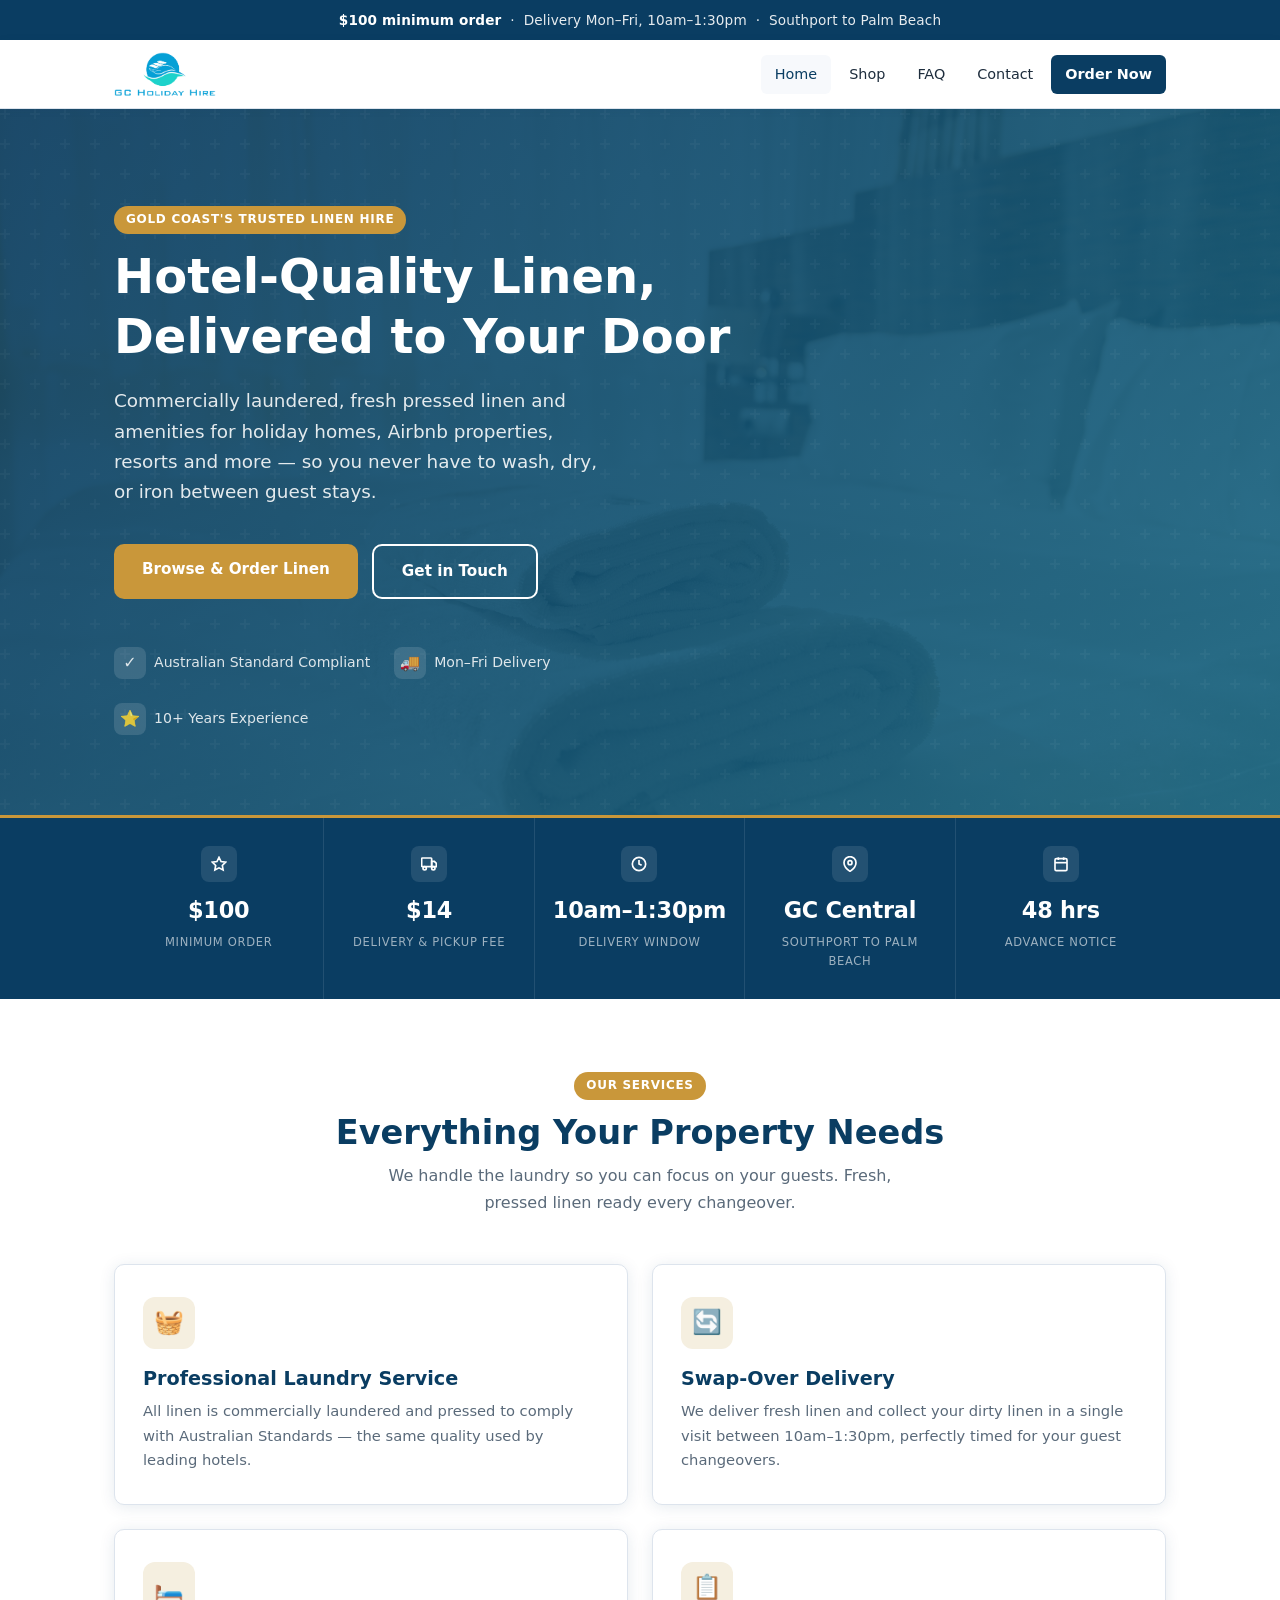
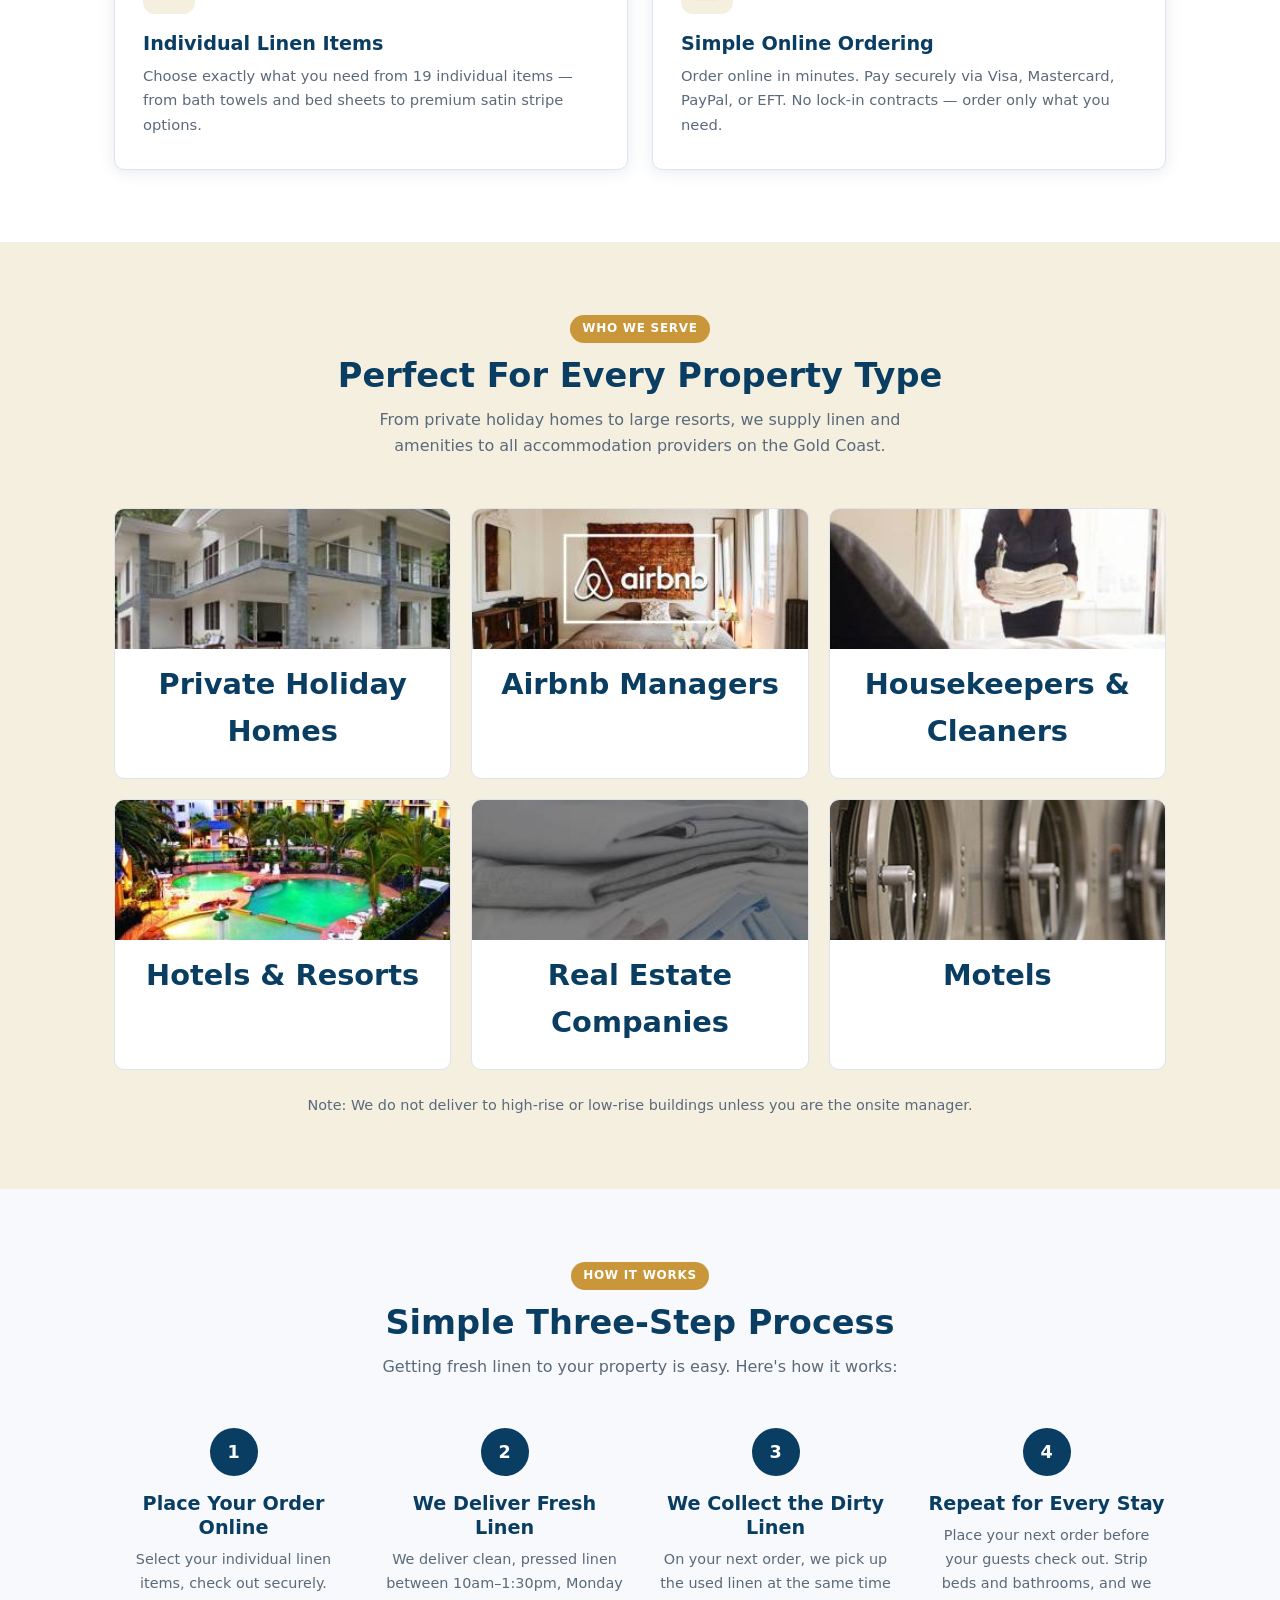
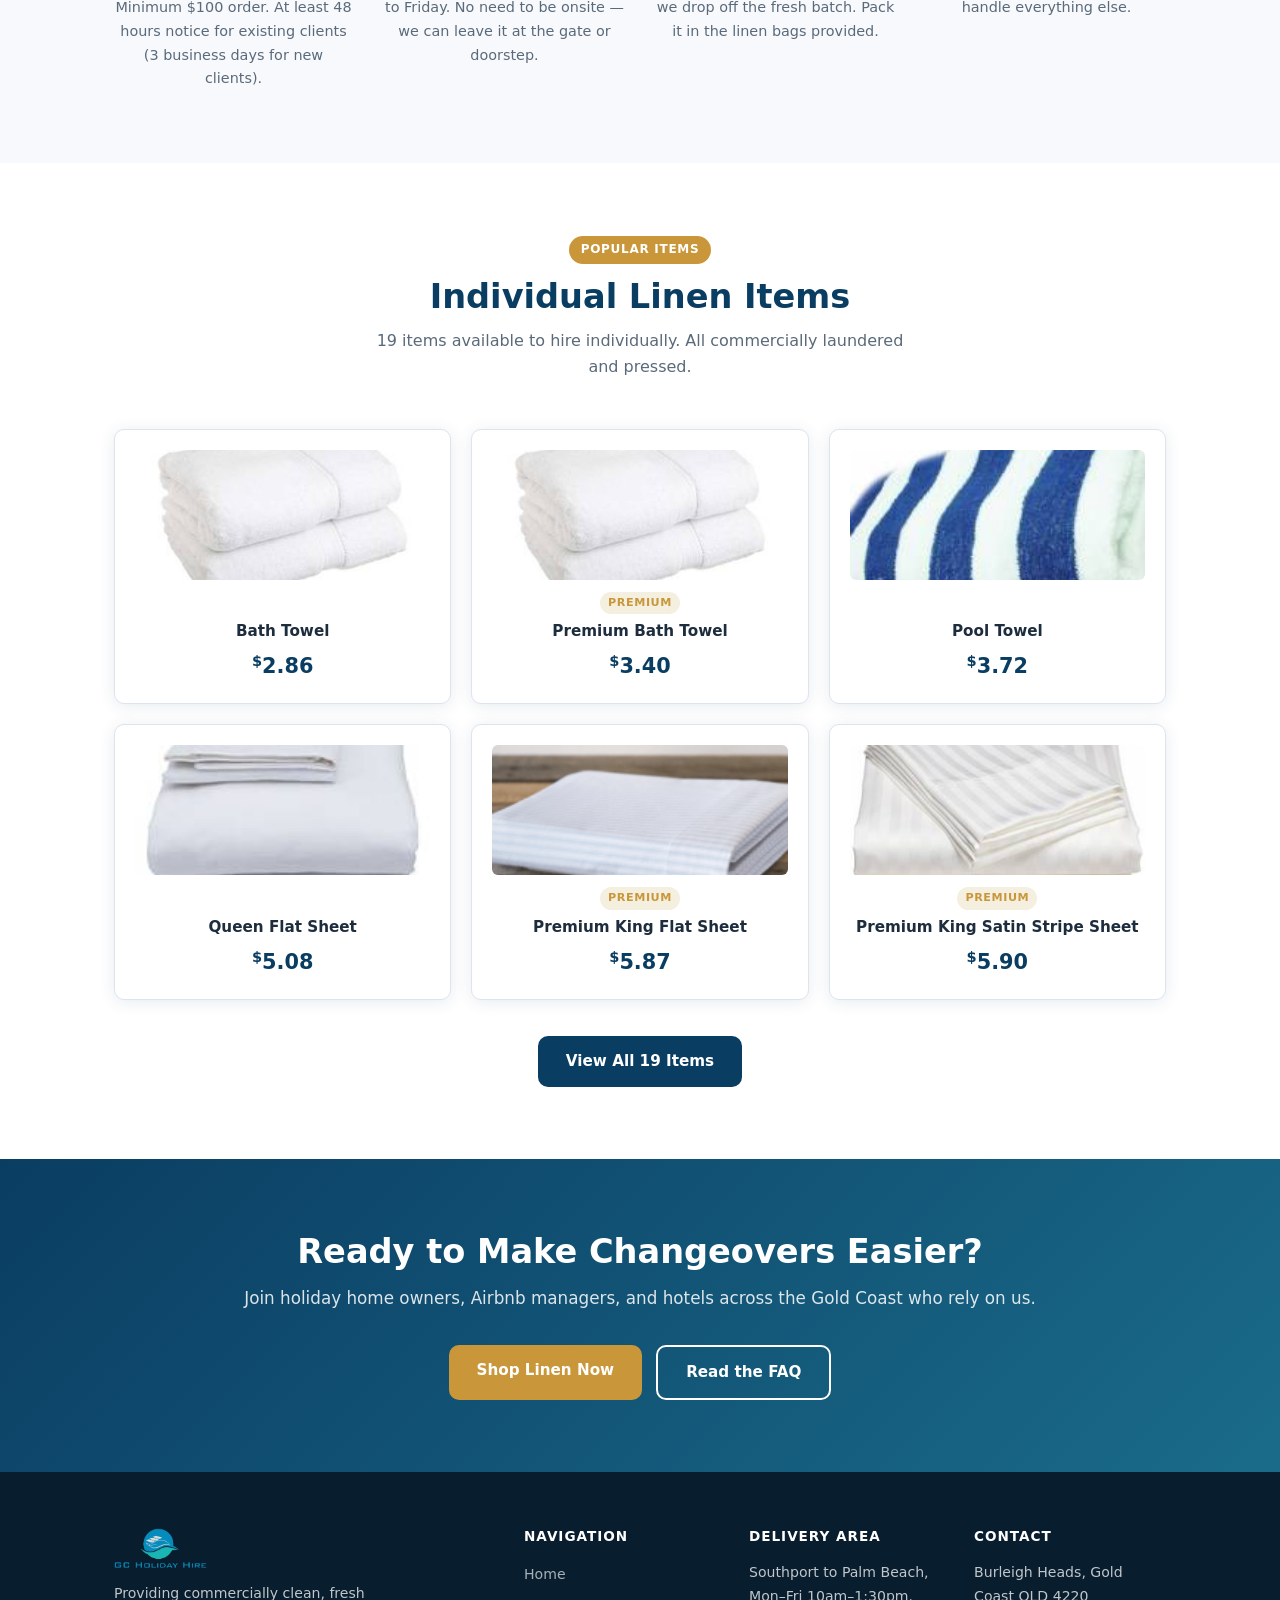
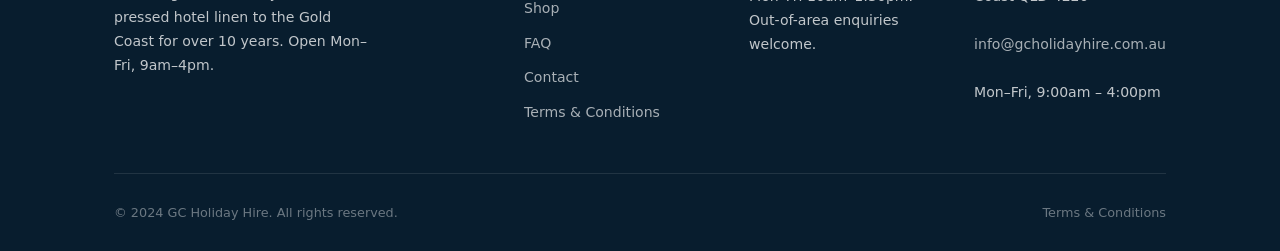
==== commit 77289c7c: "Even product cards, 2x2 services grid, polished stats bar" ====
--- a/index.html
+++ b/index.html
@@ -73,29 +73,39 @@
     <div class="container">
       <div class="info-strip-grid">
         <div>
-          <div class="info-item-icon">📦</div>
+          <div class="info-item-icon">
+            <svg width="16" height="16" viewBox="0 0 24 24" fill="none" stroke="currentColor" stroke-width="2.5"><path d="M12 2l3.09 6.26L22 9.27l-5 4.87 1.18 6.88L12 17.77l-6.18 3.25L7 14.14 2 9.27l6.91-1.01L12 2z"/></svg>
+          </div>
           <div class="info-item-value">$100</div>
           <div class="info-item-label">Minimum Order</div>
         </div>
         <div>
-          <div class="info-item-icon">🚚</div>
+          <div class="info-item-icon">
+            <svg width="16" height="16" viewBox="0 0 24 24" fill="none" stroke="currentColor" stroke-width="2.5"><rect x="1" y="3" width="15" height="13" rx="1"/><path d="M16 8h4l3 3v5h-7V8z"/><circle cx="5.5" cy="18.5" r="2.5"/><circle cx="18.5" cy="18.5" r="2.5"/></svg>
+          </div>
           <div class="info-item-value">$14</div>
           <div class="info-item-label">Delivery &amp; Pickup Fee</div>
         </div>
         <div>
-          <div class="info-item-icon">🕙</div>
+          <div class="info-item-icon">
+            <svg width="16" height="16" viewBox="0 0 24 24" fill="none" stroke="currentColor" stroke-width="2.5"><circle cx="12" cy="12" r="10"/><polyline points="12 6 12 12 16 14"/></svg>
+          </div>
           <div class="info-item-value">10am–1:30pm</div>
           <div class="info-item-label">Delivery Window</div>
         </div>
         <div>
-          <div class="info-item-icon">📍</div>
+          <div class="info-item-icon">
+            <svg width="16" height="16" viewBox="0 0 24 24" fill="none" stroke="currentColor" stroke-width="2.5"><path d="M21 10c0 7-9 13-9 13s-9-6-9-13a9 9 0 0118 0z"/><circle cx="12" cy="10" r="3"/></svg>
+          </div>
           <div class="info-item-value">GC Central</div>
           <div class="info-item-label">Southport to Palm Beach</div>
         </div>
         <div>
-          <div class="info-item-icon">📅</div>
-          <div class="info-item-value">48hrs</div>
-          <div class="info-item-label">Advance Notice Required</div>
+          <div class="info-item-icon">
+            <svg width="16" height="16" viewBox="0 0 24 24" fill="none" stroke="currentColor" stroke-width="2.5"><rect x="3" y="4" width="18" height="18" rx="2"/><line x1="16" y1="2" x2="16" y2="6"/><line x1="8" y1="2" x2="8" y2="6"/><line x1="3" y1="10" x2="21" y2="10"/></svg>
+          </div>
+          <div class="info-item-value">48 hrs</div>
+          <div class="info-item-label">Advance Notice</div>
         </div>
       </div>
     </div>
@@ -218,35 +228,38 @@
       <div class="products-grid products-grid-3">
         <div class="product-card">
           <img src="images/towels-300x300.jpg" alt="Bath Towel" class="product-img">
+          <div class="product-badge" style="visibility:hidden">Premium</div>
           <h3>Bath Towel</h3>
           <div class="product-price"><sup>$</sup>2.86</div>
         </div>
         <div class="product-card">
           <img src="images/towels-300x300.jpg" alt="Premium Bath Towel" class="product-img">
+          <div class="product-badge">Premium</div>
           <h3>Premium Bath Towel</h3>
-          <div class="product-badge">Premium</div>
           <div class="product-price"><sup>$</sup>3.40</div>
         </div>
         <div class="product-card">
           <img src="images/beach-towel-200x200.jpg" alt="Pool Towel" class="product-img">
+          <div class="product-badge" style="visibility:hidden">Premium</div>
           <h3>Pool Towel</h3>
           <div class="product-price"><sup>$</sup>3.72</div>
         </div>
         <div class="product-card">
           <img src="images/sheets-200x200.jpg" alt="Queen Flat Sheet" class="product-img">
+          <div class="product-badge" style="visibility:hidden">Premium</div>
           <h3>Queen Flat Sheet</h3>
           <div class="product-price"><sup>$</sup>5.08</div>
         </div>
         <div class="product-card">
           <img src="images/Fairfield-BabyBlue-Flat-Sheet_530x-200x200.png" alt="Premium King Flat Sheet" class="product-img">
+          <div class="product-badge">Premium</div>
           <h3>Premium King Flat Sheet</h3>
+          <div class="product-price"><sup>$</sup>5.87</div>
+        </div>
+        <div class="product-card">
+          <img src="images/QuuenStriped-Sheets-1000x1000-300x300.jpg" alt="Premium King Satin Stripe Sheet" class="product-img">
           <div class="product-badge">Premium</div>
-          <div class="product-price"><sup>$</sup>5.87</div>
-        </div>
-        <div class="product-card">
-          <img src="images/QuuenStriped-Sheets-1000x1000-300x300.jpg" alt="Premium King Satin Stripe Sheet" class="product-img">
           <h3>Premium King Satin Stripe Sheet</h3>
-          <div class="product-badge">Premium</div>
           <div class="product-price"><sup>$</sup>5.90</div>
         </div>
       </div>
--- a/style.css
+++ b/style.css
@@ -211,8 +211,11 @@
 /* ── Services Grid ────────────────────────────────────── */
 .services-grid {
   display: grid;
-  grid-template-columns: repeat(auto-fit, minmax(260px, 1fr));
+  grid-template-columns: repeat(2, 1fr);
   gap: 24px;
+}
+@media (max-width: 640px) {
+  .services-grid { grid-template-columns: 1fr; }
 }
 
 .service-card {
@@ -222,6 +225,8 @@
   padding: 32px 28px;
   box-shadow: var(--shadow);
   transition: transform .2s, box-shadow .2s;
+  display: flex;
+  flex-direction: column;
 }
 .service-card:hover { transform: translateY(-3px); box-shadow: var(--shadow-lg); }
 
@@ -232,6 +237,7 @@
   display: grid; place-items: center;
   font-size: 1.5rem;
   margin-bottom: 18px;
+  flex-shrink: 0;
 }
 
 .service-card h3 { margin-bottom: 8px; }
@@ -338,19 +344,23 @@
   background: var(--white);
   border: 1px solid var(--border);
   border-radius: var(--radius);
-  padding: 24px 20px;
+  padding: 20px;
   text-align: center;
   box-shadow: var(--shadow);
   transition: transform .2s, box-shadow .2s, border-color .2s;
+  display: flex;
+  flex-direction: column;
+  align-items: center;
 }
 .product-card:hover { transform: translateY(-3px); box-shadow: var(--shadow-lg); border-color: var(--gold); }
 
 .product-icon { font-size: 2rem; margin-bottom: 12px; }
-.product-card h3 { font-size: .95rem; margin-bottom: 8px; color: var(--text); }
+.product-card h3 { font-size: .95rem; color: var(--text); flex: 1; display: flex; align-items: center; justify-content: center; margin: 8px 0; }
 .product-price {
   font-size: 1.3rem;
   font-weight: 700;
   color: var(--navy);
+  margin-top: auto;
 }
 .product-price sup { font-size: .7em; vertical-align: top; margin-top: 4px; }
 .product-badge {
@@ -363,24 +373,43 @@
   text-transform: uppercase;
   padding: 2px 8px;
   border-radius: 100px;
-  margin-bottom: 6px;
+  min-height: 20px;
 }
 
 /* ── Info Strip ───────────────────────────────────────── */
 .info-strip {
   background: var(--navy);
   color: var(--white);
-  padding: 48px 0;
+  padding: 0;
+  border-top: 3px solid var(--gold);
 }
 .info-strip-grid {
   display: grid;
-  grid-template-columns: repeat(auto-fit, minmax(180px, 1fr));
-  gap: 32px;
+  grid-template-columns: repeat(5, 1fr);
   text-align: center;
 }
-.info-item-icon { font-size: 1.8rem; margin-bottom: 10px; }
-.info-item-value { font-size: 1.3rem; font-weight: 700; }
-.info-item-label { font-size: .82rem; opacity: .7; margin-top: 4px; letter-spacing: .04em; text-transform: uppercase; }
+@media (max-width: 768px) {
+  .info-strip-grid { grid-template-columns: repeat(3, 1fr); }
+}
+@media (max-width: 480px) {
+  .info-strip-grid { grid-template-columns: repeat(2, 1fr); }
+}
+.info-strip-grid > div {
+  padding: 28px 16px;
+  border-right: 1px solid rgba(255,255,255,.1);
+  position: relative;
+}
+.info-strip-grid > div:last-child { border-right: none; }
+.info-item-icon {
+  width: 36px; height: 36px;
+  background: rgba(255,255,255,.1);
+  border-radius: 8px;
+  display: flex; align-items: center; justify-content: center;
+  margin: 0 auto 10px;
+  font-size: .95rem;
+}
+.info-item-value { font-size: 1.4rem; font-weight: 800; letter-spacing: -.01em; color: var(--white); }
+.info-item-label { font-size: .72rem; opacity: .6; margin-top: 4px; letter-spacing: .06em; text-transform: uppercase; }
 
 /* ── FAQ ──────────────────────────────────────────────── */
 .faq-list { max-width: 720px; margin: 0 auto; }
